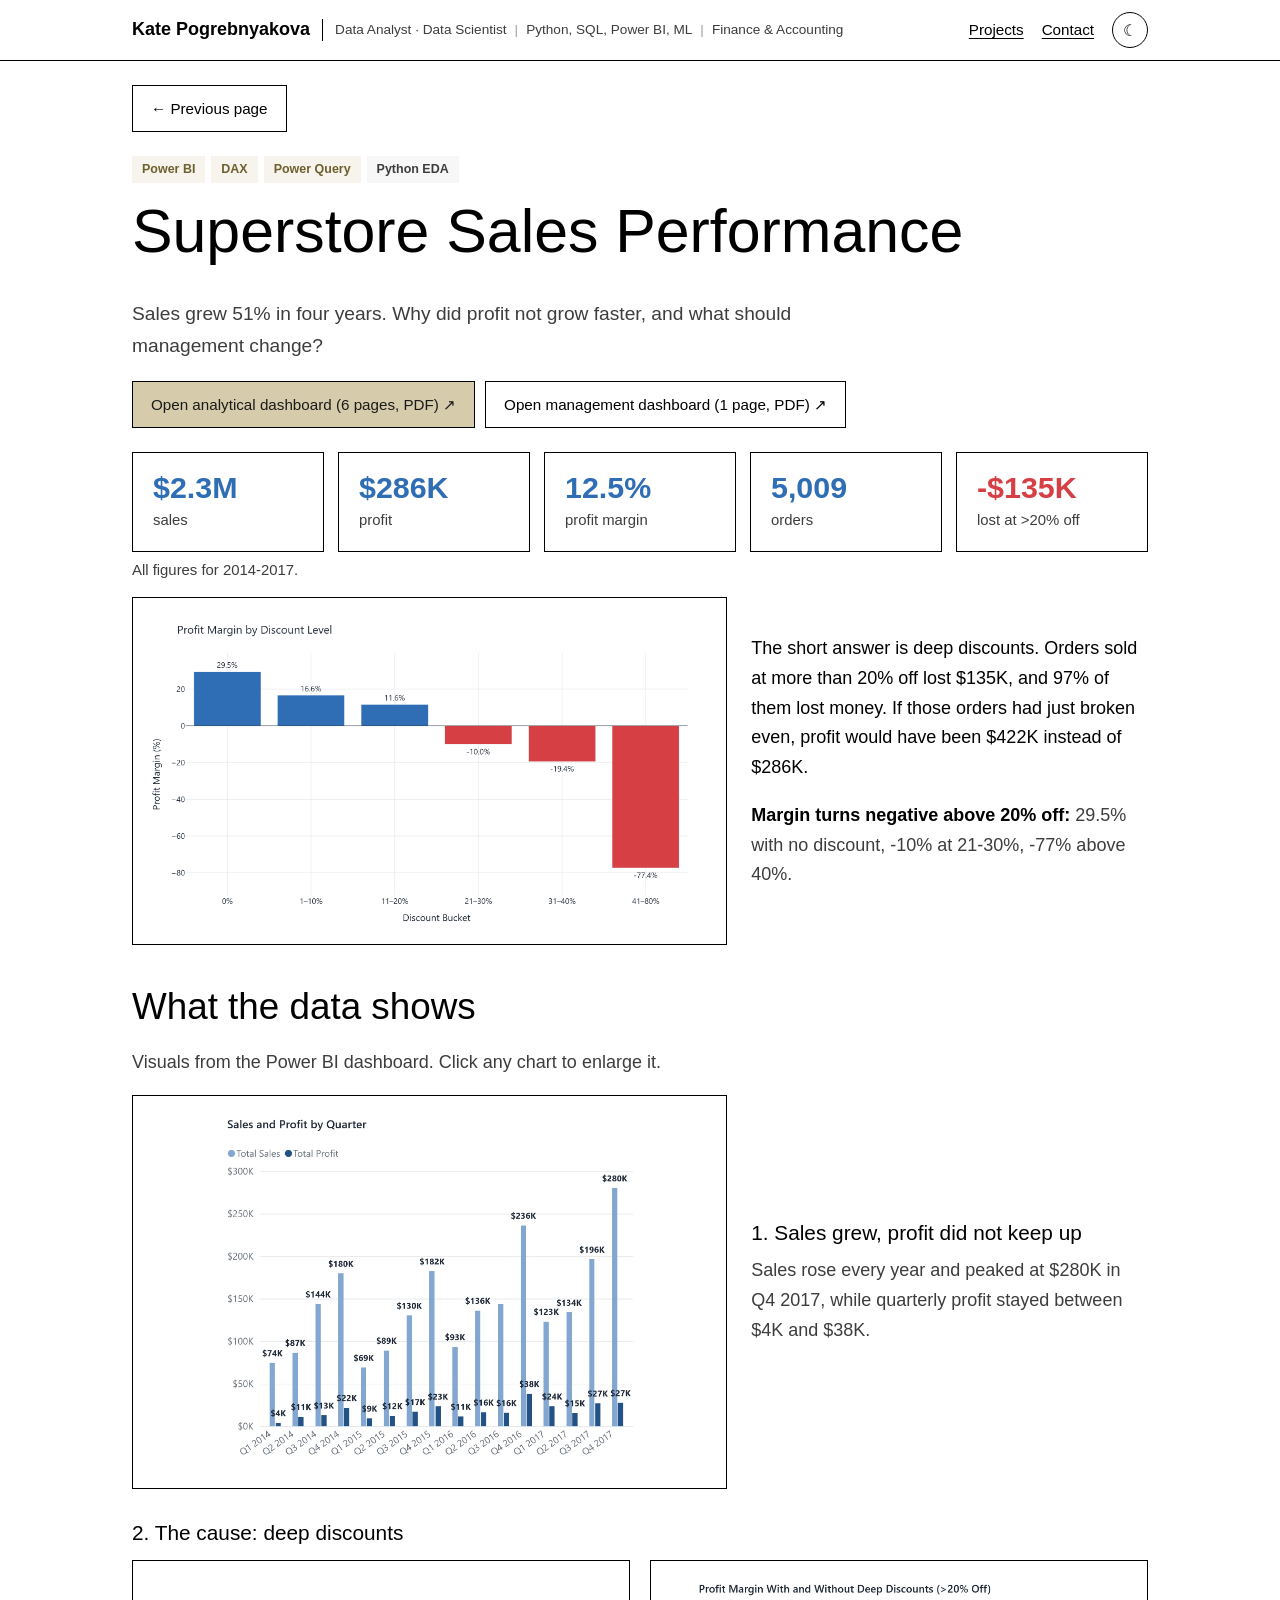
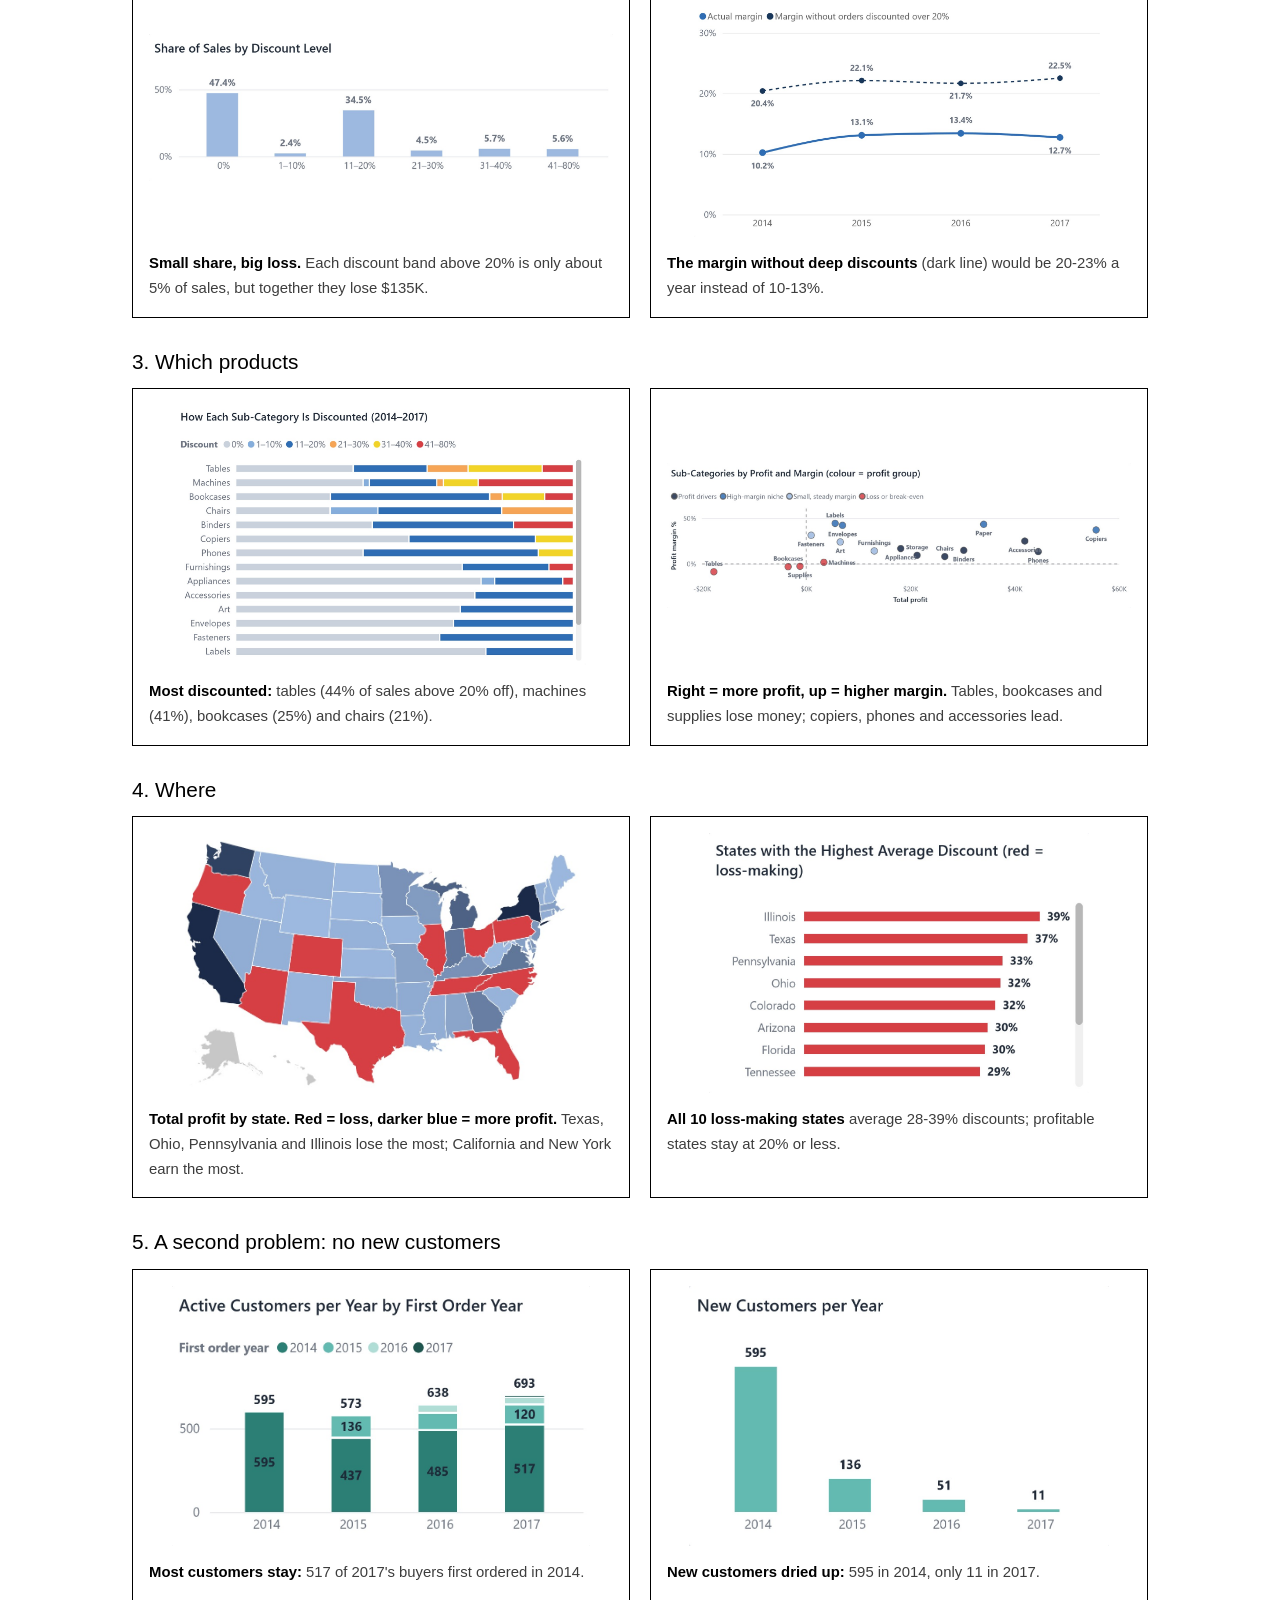
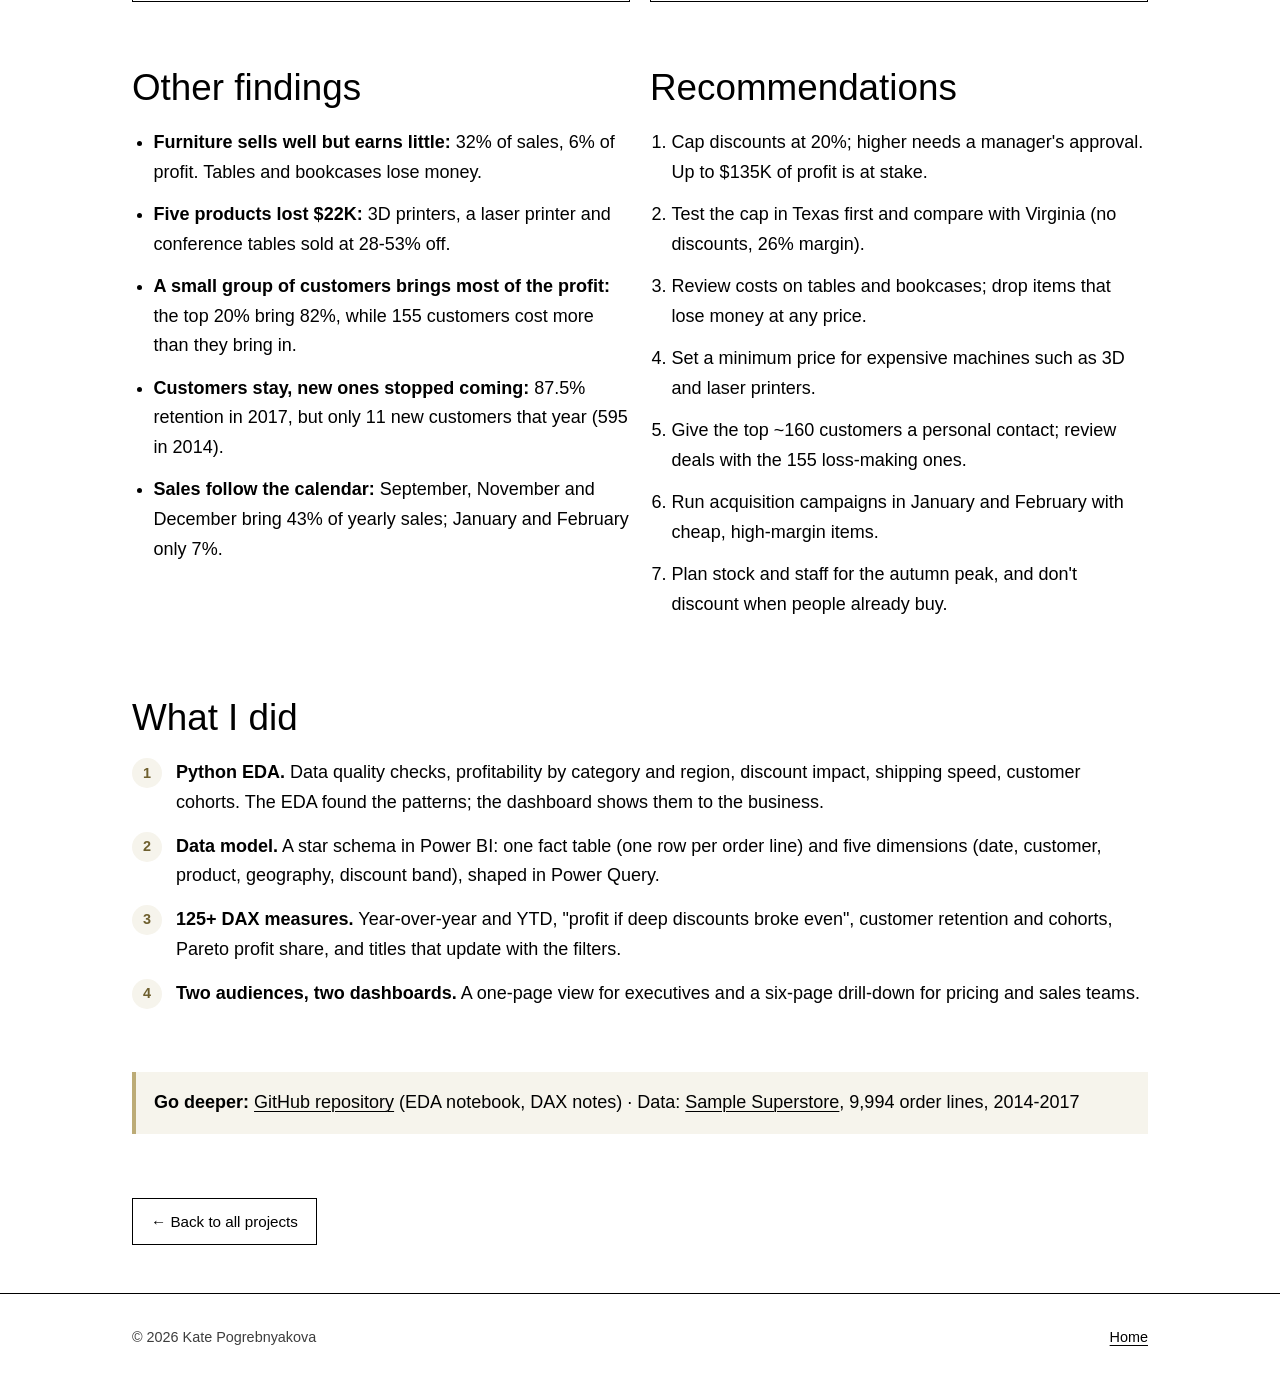
==== projects/superstore-sales.html @ c7691428 "Publish personal portfolio website Homepage, All projects page and case-study pages for the UN SDG S" ====
<!doctype html>
<html lang="en">
<head>
  <meta charset="utf-8">
  <meta name="viewport" content="width=device-width, initial-scale=1">
  <title>Superstore Sales | Kate Pogrebnyakova</title>
  <meta name="description" content="Python EDA and two Power BI dashboards: why profit did not grow with sales, and what to change.">
  <link rel="stylesheet" href="../assets/css/style.css">
  <script src="../assets/js/site.js"></script>
</head>
<body>
  <header class="site-header">
    <div class="container">
      <div class="brand-wrap">
        <a class="brand" href="../index.html">Kate Pogrebnyakova</a>
        <span class="tagline">Data Analyst · Data Scientist<span class="sep">|</span>Python, SQL, Power BI, ML<span class="sep">|</span>Finance &amp; Accounting</span>
      </div>
      <nav class="nav">
        <a href="../index.html#projects">Projects</a>
        <a href="../index.html#contact">Contact</a>
        <button class="theme-toggle" aria-label="Switch dark or light mode">☾</button>
      </nav>
    </div>
  </header>

  <main class="case container">
    <a class="btn back prev-page" href="../index.html#projects">← Previous page</a>

    <div class="case-hero">
      <div class="chips" style="margin-bottom:12px"><span class="chip">Power BI</span><span class="chip">DAX</span><span class="chip">Power Query</span><span class="chip neutral">Python EDA</span></div>
      <h1>Superstore Sales Performance</h1>
      <p class="question">Sales grew 51% in four years. Why did profit not grow faster, and what should management change?</p>
      <div class="btn-row" style="margin:4px 0 8px">
        <a class="btn primary" href="../assets/docs/Superstore_Dashboard.pdf" target="_blank" rel="noopener">Open analytical dashboard (6 pages, PDF) ↗</a>
        <a class="btn" href="../assets/docs/Superstore_Dashboard_management.pdf" target="_blank" rel="noopener">Open management dashboard (1 page, PDF) ↗</a>
      </div>

      <div class="kpis kpis-5">
        <div class="card kpi"><div class="num pbi-pos">$2.3M</div><div class="label">sales</div></div>
        <div class="card kpi"><div class="num pbi-pos">$286K</div><div class="label">profit</div></div>
        <div class="card kpi"><div class="num pbi-pos">12.5%</div><div class="label">profit margin</div></div>
        <div class="card kpi"><div class="num pbi-pos">5,009</div><div class="label">orders</div></div>
        <div class="card kpi"><div class="num pbi-neg">-$135K</div><div class="label">lost at &gt;20% off</div></div>
      </div>
      <p class="muted" style="font-size:.93rem;margin-top:-2px">All figures for 2014-2017.</p>
      <div class="split">
        <figure class="card figure">
          <img src="../assets/img/superstore/c2b_discount_margin.png" alt="Profit margin by discount level: positive up to 20% off, negative above">
        </figure>
        <div class="split-text">
          <p>The short answer is deep discounts. Orders sold at more than 20% off lost $135K, and 97% of them lost money. If those orders had just broken even, profit would have been $422K instead of $286K.</p>
          <p class="muted"><strong style="color:var(--text)">Margin turns negative above 20% off:</strong> 29.5% with no discount, -10% at 21-30%, -77% above 40%.</p>
        </div>
      </div>
    </div>

    <section>
      <h2>What the data shows</h2>
      <p class="muted">Visuals from the Power BI dashboard. Click any chart to enlarge it.</p>

      <div class="story-step split">
        <figure class="card figure">
          <img src="../assets/img/superstore/v1_sales_profit_quarter.jpg" alt="Sales and profit by quarter, 2014-2017" loading="lazy">
        </figure>
        <div class="split-text">
          <h3>1. Sales grew, profit did not keep up</h3>
          <p class="muted">Sales rose every year and peaked at $280K in Q4 2017, while quarterly profit stayed between $4K and $38K.</p>
        </div>
      </div>

      <div class="story-step">
        <h3>2. The cause: deep discounts</h3>
        <div class="grid-2">
        <figure class="card figure">
          <img src="../assets/img/superstore/v2_share_of_sales.jpg" alt="Share of sales by discount level" loading="lazy">
          <figcaption><strong>Small share, big loss.</strong> Each discount band above 20% is only about 5% of sales, but together they lose $135K.</figcaption>
        </figure>
        <figure class="card figure">
          <img src="../assets/img/superstore/v3_margin_with_without.jpg" alt="Profit margin with and without orders discounted over 20%" loading="lazy">
          <figcaption><strong>The margin without deep discounts</strong> (dark line) would be 20-23% a year instead of 10-13%.</figcaption>
        </figure>
        </div>
      </div>

      <div class="story-step">
        <h3>3. Which products</h3>
        <div class="grid-2">
        <figure class="card figure">
          <img src="../assets/img/superstore/v4_subcategory_discounts.jpg" alt="How each sub-category is discounted" loading="lazy">
          <figcaption><strong>Most discounted:</strong> tables (44% of sales above 20% off), machines (41%), bookcases (25%) and chairs (21%).</figcaption>
        </figure>
        <figure class="card figure">
          <img src="../assets/img/superstore/v5_subcategory_scatter.jpg" alt="Sub-categories by total profit and profit margin" loading="lazy">
          <figcaption><strong>Right = more profit, up = higher margin.</strong> Tables, bookcases and supplies lose money; copiers, phones and accessories lead.</figcaption>
        </figure>
        </div>
      </div>

      <div class="story-step">
        <h3>4. Where</h3>
        <div class="grid-2">
        <figure class="card figure">
          <img src="../assets/img/superstore/v6_profit_map.jpg" alt="Total profit by US state" loading="lazy">
          <figcaption><strong>Total profit by state. Red = loss, darker blue = more profit.</strong> Texas, Ohio, Pennsylvania and Illinois lose the most; California and New York earn the most.</figcaption>
        </figure>
        <figure class="card figure">
          <img src="../assets/img/superstore/v7_state_discounts.jpg" alt="States with the highest average discount" loading="lazy">
          <figcaption><strong>All 10 loss-making states</strong> average 28-39% discounts; profitable states stay at 20% or less.</figcaption>
        </figure>
        </div>
      </div>

      <div class="story-step">
        <h3>5. A second problem: no new customers</h3>
        <div class="grid-2">
        <figure class="card figure">
          <img src="../assets/img/superstore/v8_active_customers.jpg" alt="Active customers per year by first order year" loading="lazy">
          <figcaption><strong>Most customers stay:</strong> 517 of 2017's buyers first ordered in 2014.</figcaption>
        </figure>
        <figure class="card figure">
          <img src="../assets/img/superstore/v9_new_customers.jpg" alt="New customers per year" loading="lazy">
          <figcaption><strong>New customers dried up:</strong> 595 in 2014, only 11 in 2017.</figcaption>
        </figure>
        </div>
      </div>
    </section>

    <section class="grid-2">
      <div>
        <h2>Other findings</h2>
        <ul class="findings">
          <li><strong>Furniture sells well but earns little:</strong> 32% of sales, 6% of profit. Tables and bookcases lose money.</li>
          <li><strong>Five products lost $22K:</strong> 3D printers, a laser printer and conference tables sold at 28-53% off.</li>
          <li><strong>A small group of customers brings most of the profit:</strong> the top 20% bring 82%, while 155 customers cost more than they bring in.</li>
          <li><strong>Customers stay, new ones stopped coming:</strong> 87.5% retention in 2017, but only 11 new customers that year (595 in 2014).</li>
          <li><strong>Sales follow the calendar:</strong> September, November and December bring 43% of yearly sales; January and February only 7%.</li>
        </ul>
      </div>
      <div>
        <h2>Recommendations</h2>
        <ol class="findings">
          <li>Cap discounts at 20%; higher needs a manager's approval. Up to $135K of profit is at stake.</li>
          <li>Test the cap in Texas first and compare with Virginia (no discounts, 26% margin).</li>
          <li>Review costs on tables and bookcases; drop items that lose money at any price.</li>
          <li>Set a minimum price for expensive machines such as 3D and laser printers.</li>
          <li>Give the top ~160 customers a personal contact; review deals with the 155 loss-making ones.</li>
          <li>Run acquisition campaigns in January and February with cheap, high-margin items.</li>
          <li>Plan stock and staff for the autumn peak, and don't discount when people already buy.</li>
        </ol>
      </div>
    </section>

    <section>
      <h2>What I did</h2>
      <ol class="steps">
        <li><strong>Python EDA.</strong> Data quality checks, profitability by category and region, discount impact, shipping speed, customer cohorts. The EDA found the patterns; the dashboard shows them to the business.</li>
        <li><strong>Data model.</strong> A star schema in Power BI: one fact table (one row per order line) and five dimensions (date, customer, product, geography, discount band), shaped in Power Query.</li>
        <li><strong>125+ DAX measures.</strong> Year-over-year and YTD, "profit if deep discounts broke even", customer retention and cohorts, Pareto profit share, and titles that update with the filters.</li>
        <li><strong>Two audiences, two dashboards.</strong> A one-page view for executives and a six-page drill-down for pricing and sales teams.</li>
      </ol>
    </section>

    <section>
      <div class="note">
        <strong>Go deeper:</strong>
        <a href="https://github.com/ekaterinaPo/superstore-sales-dashboard" target="_blank" rel="noopener">GitHub repository</a> (EDA notebook, DAX notes) ·
        Data: <a href="https://www.kaggle.com/datasets/vivek468/superstore-dataset-final" target="_blank" rel="noopener">Sample Superstore</a>, 9,994 order lines, 2014-2017
      </div>
    </section>
    <div style="margin:8px 0 48px"><a class="btn back" href="../index.html#projects">← Back to all projects</a></div>
  </main>

  <footer class="site-footer">
    <div class="container"><span>© <span id="year">2026</span> Kate Pogrebnyakova</span><a href="../index.html">Home</a></div>
  </footer>
</body>
</html>
---- assets/css/style.css ----
/* ---------- Theme tokens ---------- */
/* Palette inspired by kerrykolosko.com: white page, gold #bcab76, sand #d6ccab, beige #eeeadd.
   --accent is a deeper gold so links and numbers stay readable on white. */
:root {
  --bg: #ffffff;
  --surface: #ffffff;
  --surface-2: #f7f7f7;
  --text: #000000;
  --muted: #3d3d3d;
  --border: #000000;
  --accent: #6e5f2e;
  --accent-fill: #d6ccab;
  --accent-line: #bcab76;
  --accent-soft: #f6f4ec;
  --accent-text: #1a1a1a;
  --warn: #a8443a;
  --shadow: none;
  --radius: 0;
  --maxw: 1080px;
  color-scheme: light;
}
@media (prefers-color-scheme: dark) {
  :root:not([data-theme="light"]) {
    --bg: #121212; --surface: #1a1a1a; --surface-2: #232323; --text: #f5f3ee;
    --muted: #c9c3b5; --border: #e8e4d8; --accent: #d6ccab; --accent-fill: #bcab76; --accent-line: #bcab76;
    --accent-soft: #2a2822; --accent-text: #1a1a1a; --warn: #e08a7e;
    --shadow: none;
    color-scheme: dark;
  }
}
:root[data-theme="dark"] {
  --bg: #121212; --surface: #1a1a1a; --surface-2: #232323; --text: #f5f3ee;
  --muted: #c9c3b5; --border: #e8e4d8; --accent: #d6ccab; --accent-fill: #bcab76; --accent-line: #bcab76;
  --accent-soft: #2a2822; --accent-text: #1a1a1a; --warn: #e08a7e;
  --shadow: none;
  color-scheme: dark;
}

/* ---------- Base ---------- */
* { box-sizing: border-box; }
html { scroll-behavior: smooth; }
body {
  margin: 0; background: var(--bg); color: var(--text);
  /* System font stack, as on kerrykolosko.com (Twenty Twenty-One theme) */
  font: 18px/1.65 -apple-system, BlinkMacSystemFont, "Segoe UI", Roboto, Oxygen-Sans, Ubuntu, Cantarell, "Helvetica Neue", sans-serif;
  -webkit-font-smoothing: antialiased;
}
img { max-width: 100%; display: block; }
/* Links: black and underlined, like kerrykolosko.com */
a { color: var(--text); text-decoration: underline; text-decoration-thickness: 1px; text-underline-offset: 3px; }
a:hover { text-decoration-thickness: 2px; }
h1, h2, h3 { line-height: 1.2; margin: 0 0 .5em; }
h1 { font-size: clamp(2.4rem, 6vw, 3.8rem); font-weight: 300; }
h2 { font-size: clamp(1.7rem, 3.8vw, 2.3rem); font-weight: 300; }
h3 { font-size: 1.2rem; font-weight: 600; }
p { margin: 0 0 1em; }
.container { max-width: var(--maxw); margin: 0 auto; padding: 0 16px; }
@media (min-width: 720px) { .container { padding: 0 32px; } }
section { padding: 56px 0; }
.muted { color: var(--muted); }
.eyebrow { font-size: .8rem; font-weight: 600; letter-spacing: .08em; text-transform: uppercase; color: var(--accent); margin-bottom: .6em; }

/* ---------- Header ---------- */
.site-header {
  position: sticky; top: 0; z-index: 10; background: color-mix(in srgb, var(--bg) 88%, transparent);
  backdrop-filter: blur(8px); border-bottom: 1px solid var(--border);
}
.site-header .container { display: flex; align-items: center; justify-content: space-between; height: 60px; gap: 12px; }
.brand { font-weight: 600; color: var(--text); white-space: nowrap; text-decoration: none; }
.brand:hover { text-decoration: none; }
.nav { display: flex; align-items: center; gap: 18px; }
.nav a { color: var(--text); font-size: .95rem; }
@media (max-width: 560px) { .nav a.hide-sm { display: none; } }
.theme-toggle {
  border: 1px solid var(--border); background: var(--surface); color: var(--text);
  width: 36px; height: 36px; border-radius: 50%; cursor: pointer; font-size: 1rem;
}

/* ---------- Buttons & chips ---------- */
.btn {
  display: inline-flex; align-items: center; gap: 8px; padding: 10px 18px; border-radius: 0;
  border: 1px solid var(--border); background: var(--surface); color: var(--text); font-weight: 500; font-size: .95rem;
  text-decoration: none;
}
.btn:hover { text-decoration: none; background: var(--accent-soft); }
.btn.primary { background: var(--accent-fill); border-color: var(--border); color: var(--accent-text); }
.btn.primary:hover { background: var(--accent-line); }
.btn-row { display: flex; flex-wrap: wrap; gap: 10px; }
.chip {
  display: inline-block; padding: 3px 10px; border-radius: 0; font-size: .78rem; font-weight: 550;
  background: var(--accent-soft); color: var(--accent);
}
.chip.neutral { background: var(--surface-2); color: var(--muted); }
.chip.progress { background: color-mix(in srgb, var(--warn) 15%, transparent); color: var(--warn); }
.chips { display: flex; flex-wrap: wrap; gap: 6px; }

/* ---------- Hero ---------- */
.hero { padding: 72px 0 48px; }
.hero-grid { display: grid; gap: 32px; align-items: center; }
@media (min-width: 820px) { .hero-grid { grid-template-columns: 1fr 220px; } }
.hero .skills-line { font-size: 1.05rem; font-weight: 600; color: var(--accent); margin: .2em 0 1em; }
.hero .lead { font-size: 1.15rem; color: var(--muted); max-width: 640px; }
.photo {
  width: 200px; height: 200px; border-radius: 50%; object-fit: cover; margin: 0 auto;
  border: 4px solid var(--surface); box-shadow: var(--shadow);
}
.photo-placeholder {
  width: 200px; height: 200px; border-radius: 50%; margin: 0 auto; display: grid; place-items: center;
  background: var(--accent-soft); color: var(--accent); font-size: 3.2rem; font-weight: 700; box-shadow: var(--shadow);
}

/* ---------- Cards ---------- */
.card {
  background: var(--surface); border: 1px solid var(--border); border-radius: var(--radius); box-shadow: var(--shadow);
}
.about { display: grid; gap: 24px; }
@media (min-width: 820px) { .about { grid-template-columns: 1.4fr 1fr; } }
.about .card { padding: 24px; }
.facts { list-style: none; padding: 0; margin: 0; display: grid; gap: 12px; }
.facts li { display: flex; gap: 12px; }
.facts strong { display: block; }
.facts .icon { flex: none; width: 40px; height: 40px; border-radius: 50%; background: #C9DCF0; display: flex; align-items: center; justify-content: center; }
.facts .icon svg { width: 20px; height: 20px; fill: none; stroke: #111111; stroke-width: 1.8; stroke-linecap: round; stroke-linejoin: round; }

.projects { display: grid; gap: 24px; }
@media (min-width: 760px) { .projects { grid-template-columns: repeat(2, 1fr); } }
@media (min-width: 1040px) { .projects { grid-template-columns: repeat(3, 1fr); } }
.project-card { display: flex; flex-direction: column; overflow: hidden; color: var(--text); text-decoration: none; transition: transform .15s; }
.project-card:hover { transform: translateY(-3px); text-decoration: none; }
.project-card .thumb { border-bottom: 1px solid var(--border); }
.project-card .thumb { aspect-ratio: 16/9; background: var(--surface-2); overflow: hidden; display: grid; place-items: center; }
.project-card .thumb img { width: 100%; height: 100%; object-fit: cover; object-position: top; }
.project-card .body { padding: 20px; display: flex; flex-direction: column; gap: 10px; flex: 1; }
.project-card .question { color: var(--muted); font-style: italic; margin: 0; }
.project-card .result { margin: 0; padding: 10px 12px; background: var(--surface-2); border-radius: 0; font-size: .93rem; }
.project-card .more { margin-top: auto; font-weight: 500; color: var(--text); text-decoration: underline; text-underline-offset: 3px; }
.project-card:hover .more { text-decoration-thickness: 2px; }

.skills { display: grid; gap: 16px; }
@media (min-width: 720px) { .skills { grid-template-columns: repeat(2, 1fr); } }
.skills .card { padding: 18px 20px; }
.skills h3 { font-size: 1rem; margin-bottom: .6em; }

/* ---------- Case study pages ---------- */
.back { display: inline-block; margin-top: 28px; }
.case-hero { padding: 24px 0 8px; }
.case-hero .question { font-size: 1.2rem; color: var(--muted); max-width: 760px; }
.kpis { display: grid; gap: 14px; margin: 24px 0 8px; }
@media (min-width: 640px) { .kpis { grid-template-columns: repeat(3, 1fr); } }
.kpi { padding: 18px 20px; }
.kpi .num { font-size: 1.9rem; font-weight: 700; color: var(--accent); line-height: 1.1; }
.kpi .num.neg { color: var(--warn); }
.kpi .label { color: var(--muted); font-size: .93rem; margin-top: 4px; }
.case section { padding: 32px 0; }
.figure { margin: 0; padding: 16px; }
.figure img { border-radius: 0; background: #fff; cursor: zoom-in; width: 100%; }
.figure figcaption { margin-top: 12px; color: var(--muted); font-size: .93rem; }
.figure figcaption strong { color: var(--text); }
.grid-2 { display: grid; gap: 20px; }
@media (min-width: 820px) { .grid-2 { grid-template-columns: 1fr 1fr; } }
.findings { padding-left: 1.2em; margin: 0; }
.findings li { margin-bottom: .7em; }
.steps { counter-reset: s; list-style: none; padding: 0; margin: 0; display: grid; gap: 14px; }
.steps li { counter-increment: s; position: relative; padding-left: 44px; }
.steps li::before {
  content: counter(s); position: absolute; left: 0; top: 0; width: 30px; height: 30px; border-radius: 50%;
  background: var(--accent-soft); color: var(--accent); font-weight: 700; display: grid; place-items: center; font-size: .9rem;
}
.note { padding: 16px 18px; border-left: 4px solid var(--accent-line); background: var(--accent-soft); border-radius: 0; }
.pdf-frame { width: 100%; height: 640px; border: 0; border-radius: 0; background: var(--surface-2); }
@media (max-width: 640px) { .pdf-frame { display: none; } }
.callout-mobile { display: none; }
@media (max-width: 640px) { .callout-mobile { display: block; } }

/* Diagrams (inline SVG uses these) */
.diagram { width: 100%; height: auto; }
.diagram .box { fill: var(--surface); stroke: var(--border); stroke-width: 1.5; }
.diagram .box.accent { fill: var(--accent-soft); stroke: var(--accent-line); }
.diagram .box.free { stroke: var(--accent-line); stroke-dasharray: 5 4; }
.diagram text { fill: var(--text); font: 600 14px -apple-system, BlinkMacSystemFont, "Segoe UI", Roboto, sans-serif; }
.diagram text.small { fill: var(--muted); font-weight: 500; font-size: 12px; }
.diagram .line { stroke: var(--muted); stroke-width: 1.6; fill: none; }
.diagram .loop { stroke: var(--accent-line); stroke-width: 1.6; fill: none; stroke-dasharray: 5 4; }
.diagram .arrowhead { fill: var(--muted); }
.diagram .arrowhead.accent { fill: var(--accent-line); }

/* Schema tables */
.schema { display: grid; gap: 14px; }
@media (min-width: 720px) { .schema { grid-template-columns: repeat(3, 1fr); } }
.table-card { padding: 14px 16px; font-size: .88rem; }
.table-card .tname { font-family: ui-monospace, Consolas, monospace; font-weight: 700; color: var(--accent); }
.table-card .rows { float: right; color: var(--muted); font-size: .8rem; }
.table-card ul { list-style: none; padding: 0; margin: 8px 0 0; font-family: ui-monospace, Consolas, monospace; color: var(--muted); }
.table-card li b { color: var(--text); font-weight: 600; }

/* Example Q&A */
.chat { padding: 20px; display: grid; gap: 14px; }
.bubble { padding: 12px 16px; border-radius: 0; max-width: 92%; }
.bubble.q { background: var(--accent-fill); color: var(--accent-text); justify-self: end; }
.bubble.a { background: var(--surface-2); }
.bubble table { border-collapse: collapse; margin-top: 8px; font-size: .9rem; }
.bubble td, .bubble th { padding: 4px 12px 4px 0; text-align: left; }
.bubble th { color: var(--muted); font-weight: 600; }

/* Lightbox */
.lightbox { position: fixed; inset: 0; background: rgba(0,0,0,.85); display: none; place-items: center; z-index: 50; padding: 16px; cursor: zoom-out; }
.lightbox.open { display: grid; }
.lightbox img { max-height: 92vh; max-width: 96vw; border-radius: 0; background: #fff; }

/* ---------- Footer ---------- */
.site-footer { border-top: 1px solid var(--border); padding: 32px 0; color: var(--muted); font-size: .9rem; }
.site-footer .container { display: flex; flex-wrap: wrap; justify-content: space-between; gap: 12px; }

/* Power BI palette for the Superstore page (matches Dashboard_Theme: good blue, bad red) */
.kpi .num.pbi-pos { color: #2F6DB5; }
.kpi .num.pbi-neg { color: #D64045; }
@media (min-width: 640px) { .kpis.kpis-4 { grid-template-columns: repeat(4, 1fr); } }
@media (min-width: 640px) and (max-width: 900px) { .kpis.kpis-4 { grid-template-columns: repeat(2, 1fr); } }

/* Key numbers table (Superstore) */
.table-wrap { overflow-x: auto; margin-top: 8px; }
.kn-table { width: 100%; border-collapse: collapse; font-size: .95rem; font-variant-numeric: tabular-nums; min-width: 620px; }
.kn-table th, .kn-table td { padding: 8px 12px; text-align: right; border-bottom: 1px solid #e5e7eb; white-space: nowrap; }
.kn-table th { font-weight: 600; border-bottom: 2px solid var(--text); }
.kn-table th:first-child, .kn-table td:first-child { text-align: left; border-right: 1px solid var(--text); }
.kn-table tr.flag td { font-weight: 600; }
.kn-table td.delta { position: relative; width: 150px; }
.kn-table td.delta span { position: absolute; right: 80px; top: 6px; bottom: 6px; max-width: 70px; }
.kn-table td.delta.up span { background: color-mix(in srgb, #2F6DB5 30%, transparent); }
.kn-table td.delta.down span { background: color-mix(in srgb, #D64045 30%, transparent); }
.kn-table td.delta.up { color: #2F6DB5; }
.kn-table td.delta.down { color: #D64045; }

/* Dashboard tabs (switch the embedded PDF) */
.tabs { display: flex; flex-wrap: wrap; gap: 0; margin-bottom: 12px; border-bottom: 1px solid var(--border); }
.tab {
  font: inherit; font-size: .95rem; font-weight: 500; color: var(--text); background: var(--surface);
  border: 1px solid var(--border); border-bottom: 0; padding: 10px 18px; cursor: pointer; margin-right: -1px;
}
.tab:hover { background: var(--accent-soft); }
.tab.active { background: var(--accent-fill); color: var(--accent-text); }
.tab .muted { font-weight: 400; }
.tab.active .muted { color: inherit; opacity: .75; }
/* One-row KPI strip (5 tiles) */
.kpis.kpis-5 { grid-template-columns: repeat(2, 1fr); }
@media (min-width: 640px) { .kpis.kpis-5 { grid-template-columns: repeat(3, 1fr); } }
@media (min-width: 900px) { .kpis.kpis-5 { grid-template-columns: repeat(5, 1fr); } }
.kpis.kpis-5 .kpi .label { white-space: nowrap; }

/* Dashboard screenshots: full width, stacked */
.dash-shot { margin: 0 0 20px; }
.dash-shot img { border: 1px solid #e5e7eb; }

/* Superstore story steps */
.story-step { margin-top: 32px; }
.story-step h3 { font-size: 1.3rem; font-weight: 500; margin-bottom: 14px; }
.story-step .grid-2, .story-step .grid-map { align-items: start; }
.grid-map { display: grid; gap: 20px; }
@media (min-width: 820px) { .grid-map { grid-template-columns: 1.6fr 1fr; } }
.story-step .figure img { border: 0; }

/* Organized chart layout on project pages */
.split { display: grid; gap: 24px; align-items: center; margin-top: 8px; }
@media (min-width: 820px) { .split { grid-template-columns: 1.5fr 1fr; } }
.split .figure img { width: 100%; max-height: 360px; object-fit: contain; }
.split-text h3 { margin-bottom: 10px; }

.story-step .grid-2 { align-items: stretch; }
.story-step .grid-2 .figure { display: flex; flex-direction: column; height: 100%; }
.story-step .grid-2 .figure img { width: 100%; height: 260px; object-fit: contain; }
.story-step .grid-2 .figure figcaption { margin-top: 14px; }

/* Light-blue diagram scheme (UN SDG), matching the Power BI blues */
.diagram.blue .box { fill: #EAF2FB; stroke: #2F6DB5; }
.diagram.blue .box.accent { fill: #C9DCF2; stroke: #2F6DB5; }
.diagram.blue .box.free { fill: #EAF2FB; stroke: #2F6DB5; stroke-dasharray: 5 4; }
.diagram.blue text { fill: #1B2A49; }
.diagram.blue text.small { fill: #4B5B75; }
.diagram.blue .line, .diagram.blue .loop { stroke: #2F6DB5; }
.diagram.blue .arrowhead, .diagram.blue .arrowhead.accent { fill: #2F6DB5; }
.project-card .desc { margin: 0; color: var(--muted); }

/* All projects page: numbered rows */
.proj-list { margin-top: 8px; }
.proj-row { display: grid; grid-template-columns: 48px 1fr; gap: 16px; padding: 28px 0; border-bottom: 1px solid var(--border); }
.proj-row[hidden] { display: none; }
@media (min-width: 720px) { .proj-row { grid-template-columns: 80px 1fr; gap: 24px; } }
.proj-num { font-size: 1.6rem; font-weight: 300; color: var(--accent); line-height: 1.2; }
.proj-body { display: flex; flex-direction: column; gap: 10px; }
.proj-body h3 { margin: 0; font-size: 1.3rem; }
.proj-body h3 a { text-decoration: none; }
.proj-body h3 a:hover { text-decoration: underline; }
.proj-body .desc { margin: 0; color: var(--muted); max-width: 760px; }
.proj-cat { margin: 0; font-size: .8rem; font-weight: 600; letter-spacing: .08em; text-transform: uppercase; color: var(--accent); }
.proj-body .more { font-weight: 500; }

/* Back button on project pages */
.btn.back { margin-top: 24px; text-decoration: none; }

/* Arrow back button in project page header */
.brand-wrap { display: flex; align-items: center; gap: 12px; }
.arrow-back {
  display: inline-grid; place-items: center; width: 36px; height: 36px; border-radius: 50%;
  border: 1px solid var(--border); color: var(--text); text-decoration: none; font-size: 1.1rem; line-height: 1;
}
.arrow-back:hover { background: var(--accent-soft); text-decoration: none; }

/* Tagline next to the name in the header */
.tagline {
  color: var(--muted); font-size: .85rem; white-space: nowrap;
  padding-left: 12px; border-left: 1px solid var(--border);
}
.tagline .sep { margin: 0 8px; opacity: .5; }
@media (max-width: 1100px) { .tagline { display: none; } }
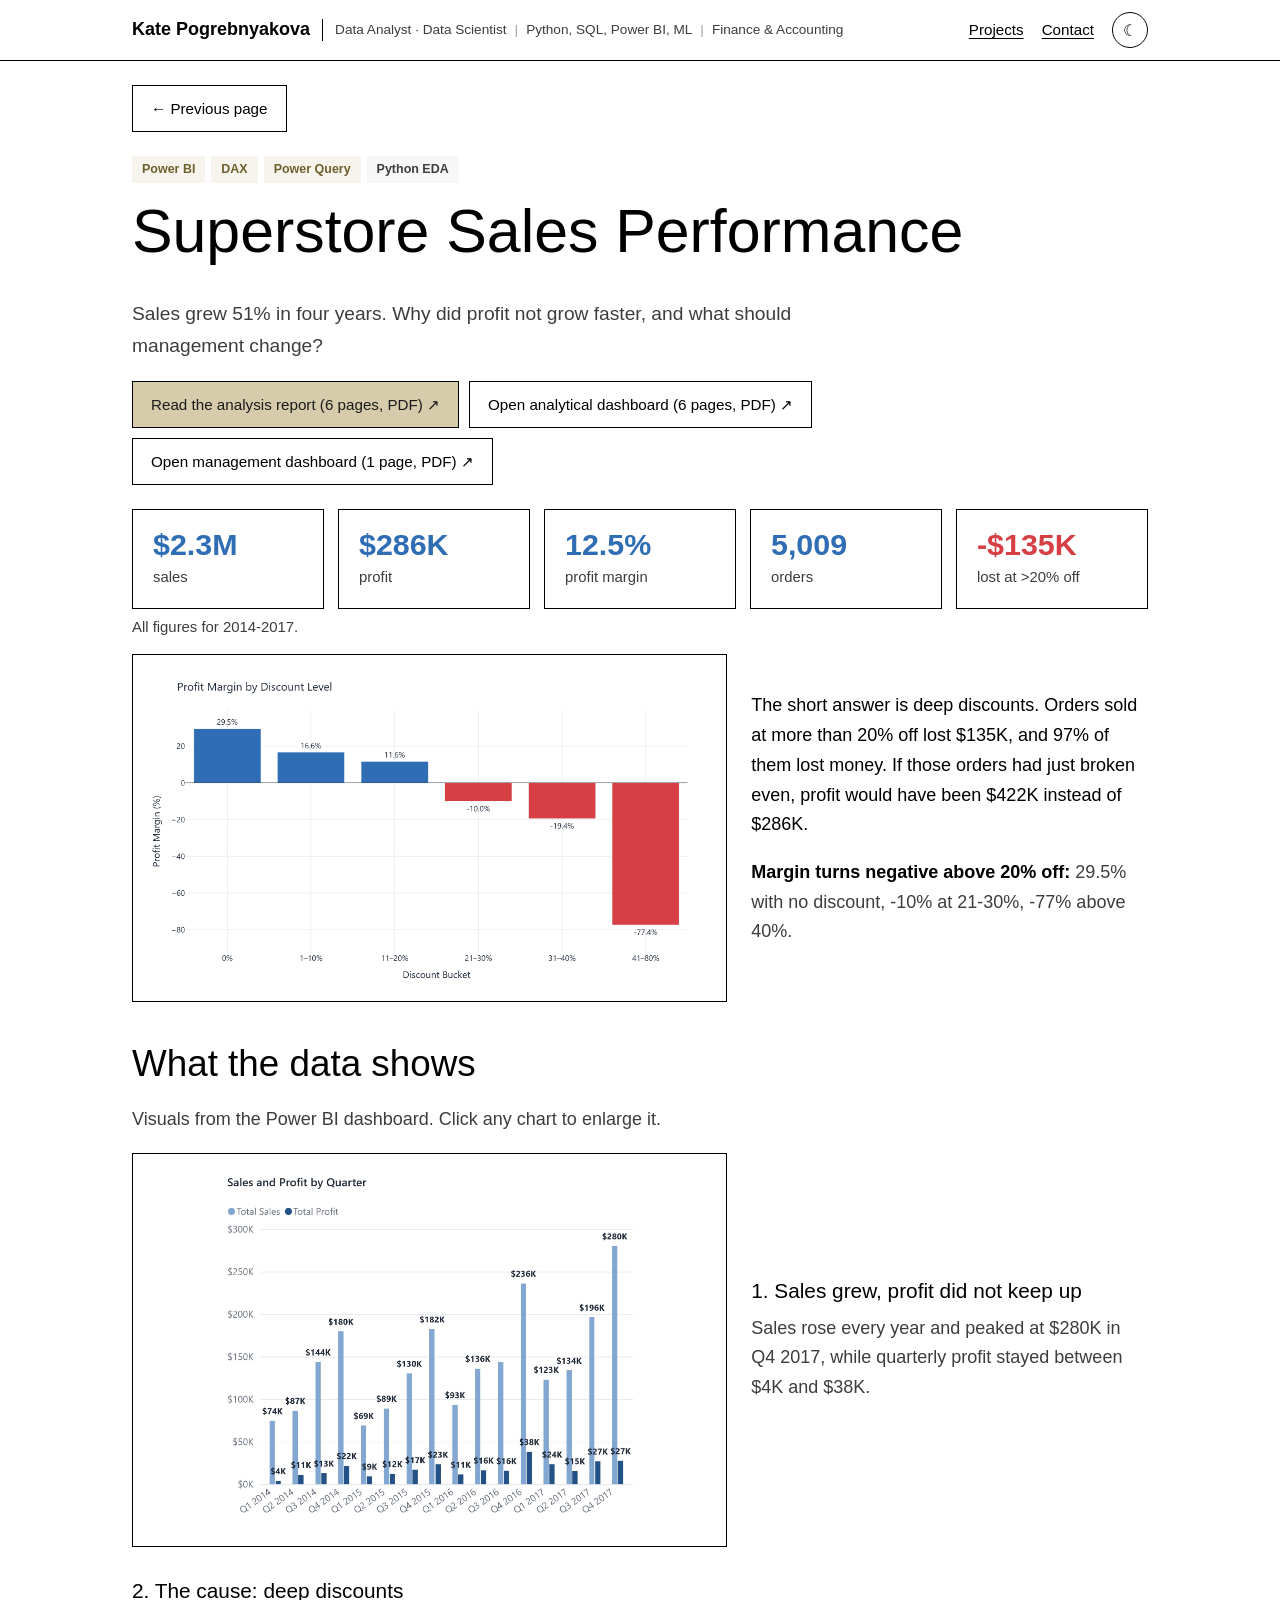
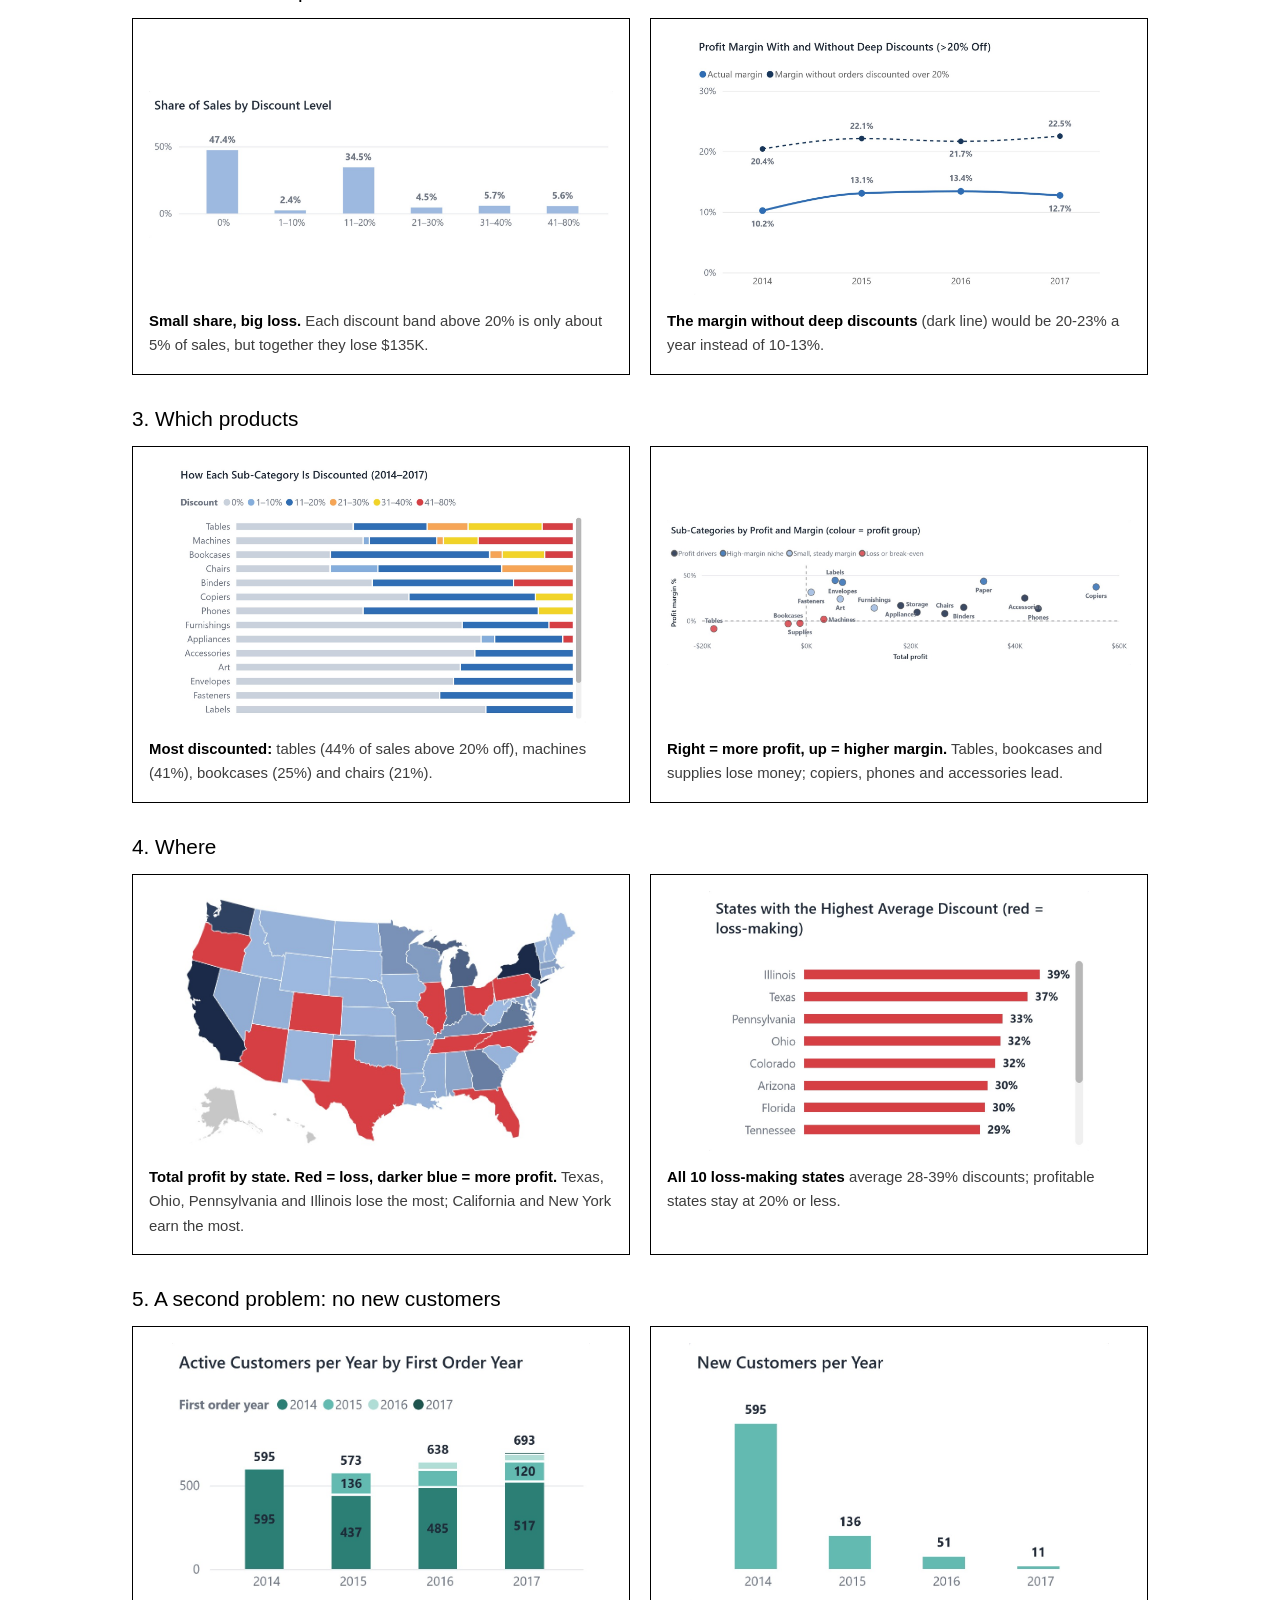
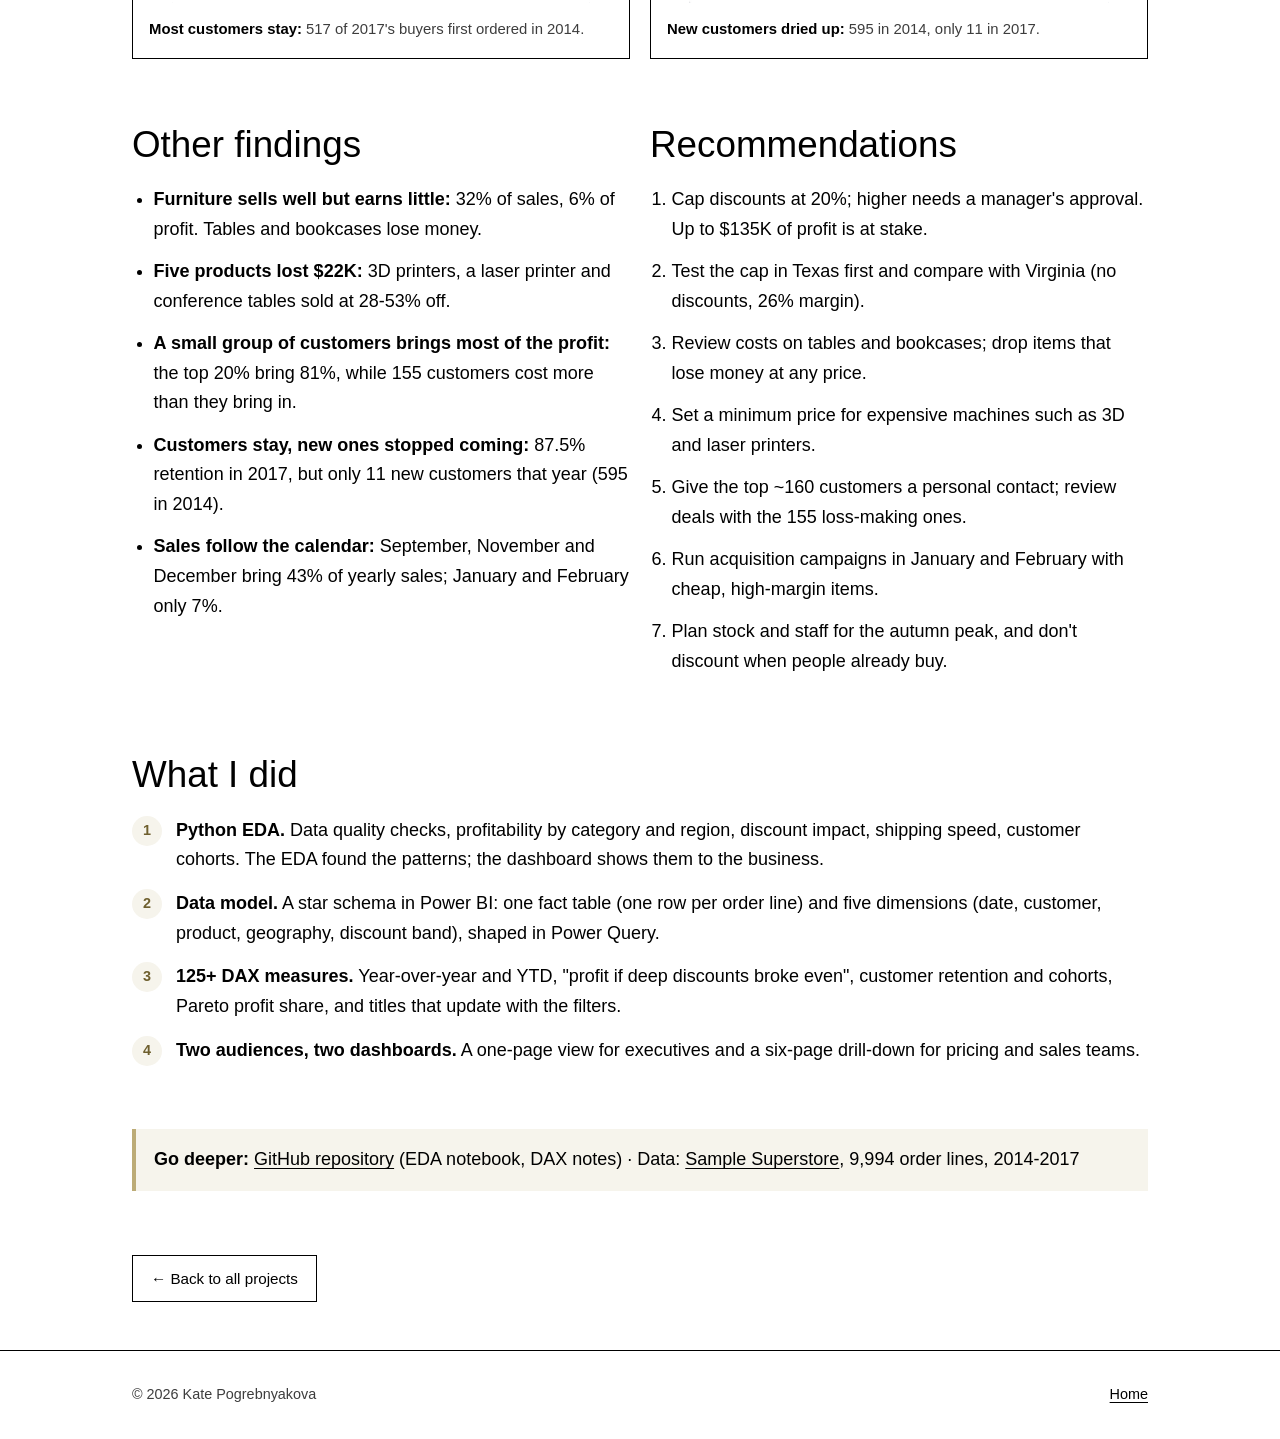
==== commit 3f4080d8: "Add Superstore analysis report to the project page - New "Read the analysis report" button (6-page P" ====
--- a/projects/superstore-sales.html
+++ b/projects/superstore-sales.html
@@ -31,7 +31,8 @@
       <h1>Superstore Sales Performance</h1>
       <p class="question">Sales grew 51% in four years. Why did profit not grow faster, and what should management change?</p>
       <div class="btn-row" style="margin:4px 0 8px">
-        <a class="btn primary" href="../assets/docs/Superstore_Dashboard.pdf" target="_blank" rel="noopener">Open analytical dashboard (6 pages, PDF) ↗</a>
+        <a class="btn primary" href="../assets/docs/Superstore_Report.pdf" target="_blank" rel="noopener">Read the analysis report (6 pages, PDF) ↗</a>
+        <a class="btn" href="../assets/docs/Superstore_Dashboard.pdf" target="_blank" rel="noopener">Open analytical dashboard (6 pages, PDF) ↗</a>
         <a class="btn" href="../assets/docs/Superstore_Dashboard_management.pdf" target="_blank" rel="noopener">Open management dashboard (1 page, PDF) ↗</a>
       </div>
 
@@ -131,7 +132,7 @@
         <ul class="findings">
           <li><strong>Furniture sells well but earns little:</strong> 32% of sales, 6% of profit. Tables and bookcases lose money.</li>
           <li><strong>Five products lost $22K:</strong> 3D printers, a laser printer and conference tables sold at 28-53% off.</li>
-          <li><strong>A small group of customers brings most of the profit:</strong> the top 20% bring 82%, while 155 customers cost more than they bring in.</li>
+          <li><strong>A small group of customers brings most of the profit:</strong> the top 20% bring 81%, while 155 customers cost more than they bring in.</li>
           <li><strong>Customers stay, new ones stopped coming:</strong> 87.5% retention in 2017, but only 11 new customers that year (595 in 2014).</li>
           <li><strong>Sales follow the calendar:</strong> September, November and December bring 43% of yearly sales; January and February only 7%.</li>
         </ul>
